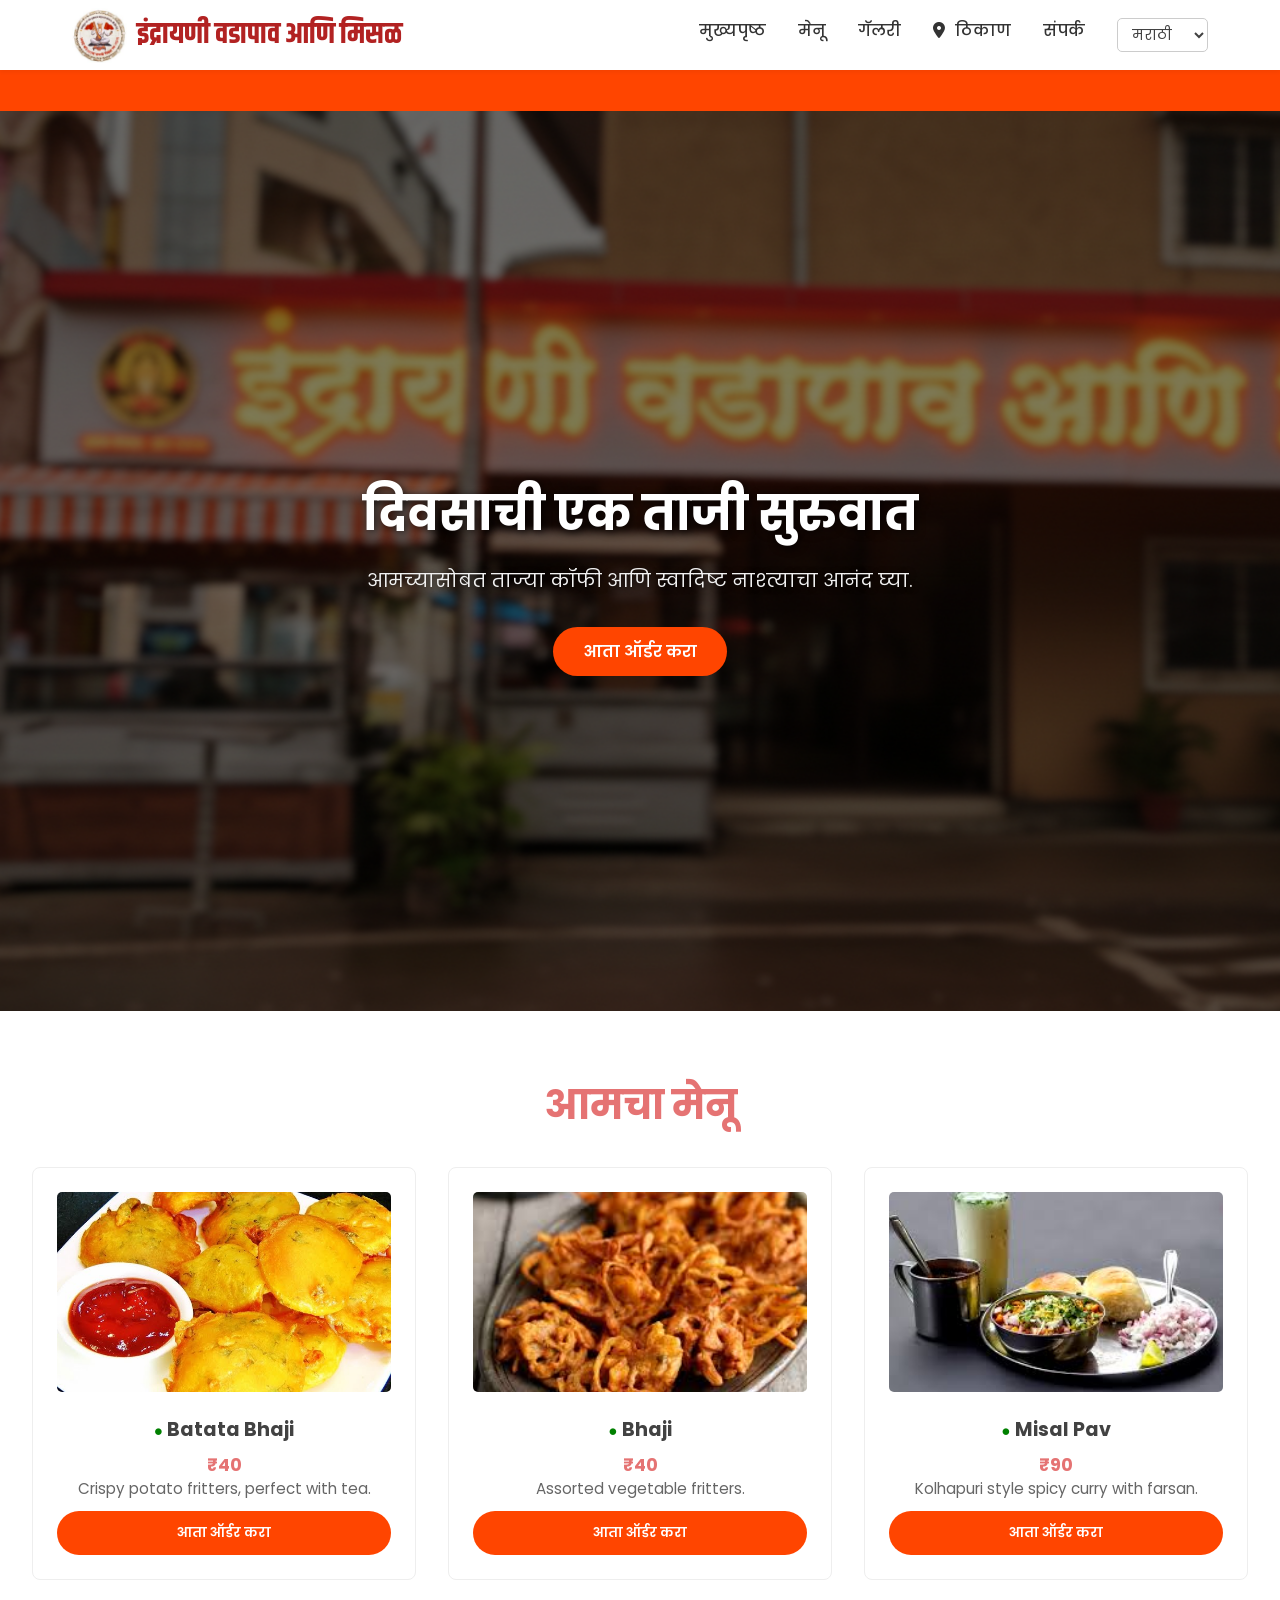
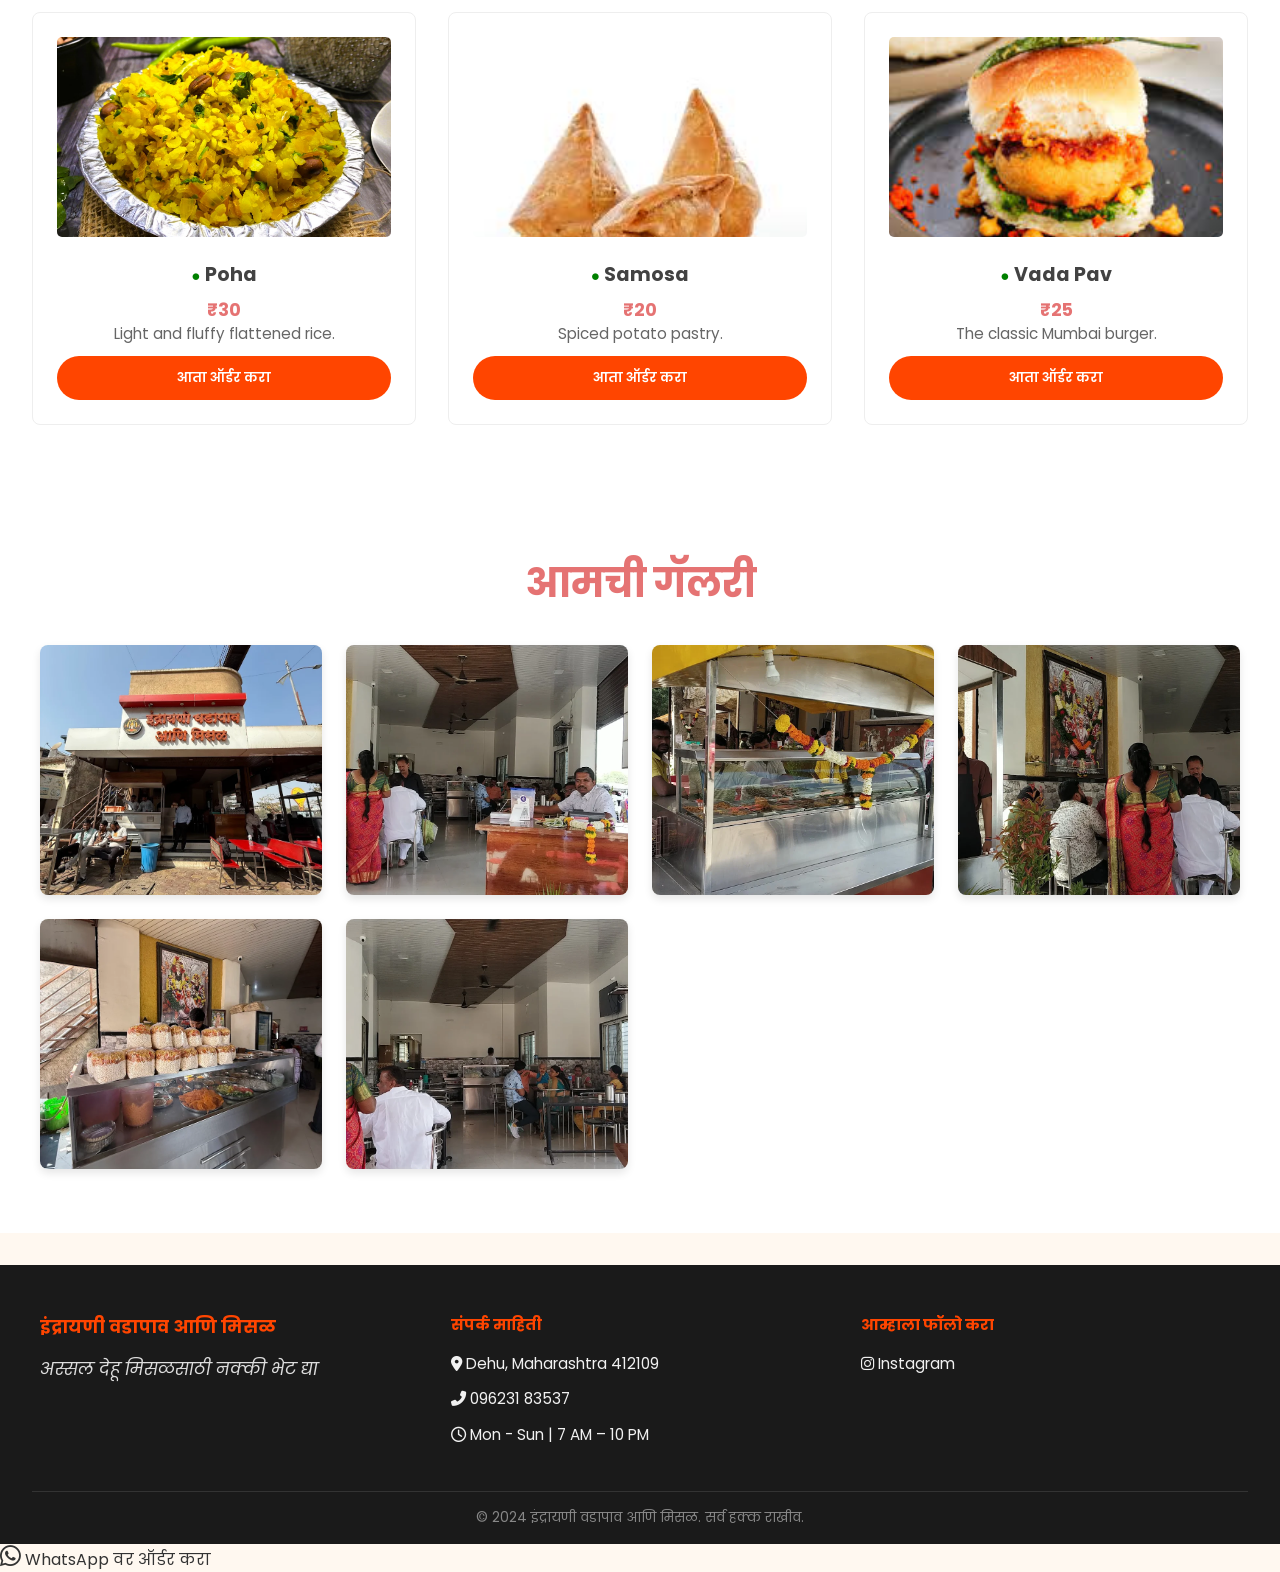
==== html.html @ 56738c75 "Initial commit for Indrayani project" ====
<!DOCTYPE html>
<html lang="hi">
<head>
    <meta charset="UTF-8">
    <meta name="viewport" content="width=device-width, initial-scale=1.0">
    <title>Indrayani Vadapav ani Misal - Authentic Dehu Misal & Vadapav</title>
    
    <!-- SEO के लिए मेटा विवरण -->
    <meta name="description" content="Indrayani Vadapav ani Misal में आपका स्वागत है, Dehu का सबसे अच्छा Misal और Vadapav स्पॉट।">

    <!-- Favicon (Browser Tab Icon) -->
    <link rel="icon" type="image/jpg" href="images/samosa.jpg">

    <!-- Google Fonts (Poppins) -->
    <link rel="preconnect" href="https://fonts.googleapis.com">
    <link rel="preconnect" href="https://fonts.gstatic.com" crossorigin>
    <link href="https://fonts.googleapis.com/css2?family=Khand:wght@600;700&family=Poppins:wght@400;500;700&display=swap" rel="stylesheet">

    <!-- FontAwesome Icons CDN -->
    <link rel="stylesheet" href="https://cdnjs.cloudflare.com/ajax/libs/font-awesome/6.5.1/css/all.min.css" integrity="sha512-DTOQO9RWCH3ppGqcWaEA1BIZOC6xxalwEsw9c2QQeAIftl+Vegovlnee1c9QX4TctnWMn13TZye+giMm8e2LwA==" crossorigin="anonymous" referrerpolicy="no-referrer" />

    <!-- External CSS File -->
    <link rel="stylesheet" href="style.css">
</head>
<body>

    <header class="header">
        <nav class="navbar">
            <!-- Logo -->
            <a href="index.html" class="logo">
                <img src="images/maha.jpg" alt="इंद्रायणी वडापाव आणि मिसळ Logo">
                <span>इंद्रायणी वडापाव आणि मिसळ</span>
            </a>

            <!-- Navigation Links -->
            <ul class="nav-links" id="nav-links">
                <li><a href="#home"><span data-i18n="home">Home</span></a></li>
                <li><a href="#menu"><span data-i18n="menu">Menu</span></a></li>
                <li><a href="#gallery"><span data-i18n="gallery">Gallery</span></a></li>
                <li><a href="https://maps.app.goo.gl/Uf37W1vmxum3vepm6" target="_blank"><i class="fas fa-map-marker-alt"></i> <span data-i18n="location">Location</span></a></li>
                <li><a href="#contact"><span data-i18n="contact">Contact</span></a></li>
                <li>
                    <select id="language-selector" onchange="changeLanguage(this.value)">
                        <option value="en">English</option>
                        <option value="mr" selected>मराठी</option>
                        <option value="hi">हिंदी</option>
                    </select>
                </li>
            </ul>

            <!-- Mobile Menu Toggle Button (Hamburger Icon) -->
            <button class="nav-toggle" id="nav-toggle">
                <i class="fas fa-bars"></i>
            </button>
        </nav>
    </header>

    <main>
        <!-- Announcement Bar -->
        <div class="announcement-bar">
            <div class="marquee-text">आमच्याकडून ३ किमी पर्यंत होम डिलिव्हरी मिळेल!</div>
        </div>

        <!-- पेज का मुख्य कंटेंट यहाँ आएगा -->
        <section id="hero">
            <div class="hero-content">
                <h1 data-i18n="heroTitle">A Fresh Start to the Day</h1>
                <p data-i18n="heroDesc">Enjoy freshly made coffee and delicious breakfast with us.</p>
                <a href="#menu" class="cta-button" data-i18n="orderNow">Order Now</a>
            </div>
        </section>

        <!-- Menu Section -->
        <section id="menu" class="menu-section">
            <h2 class="section-title" data-i18n="ourMenu">Our Menu</h2>
            
            <div class="menu-grid" id="dynamic-menu-grid">
                <!-- Menu items will be loaded here from Admin Panel data -->
            </div>
        </section>

        <!-- Gallery Section -->
        <section id="gallery" class="gallery-section">
            <h2 class="section-title" data-i18n="ourGallery">Our Gallery</h2>
            <div class="gallery-grid">
                <div class="gallery-item">
                    <img src="images/1.png" alt="Gallery Image 1" onclick="openLightbox(this.src)">
                </div>
                <div class="gallery-item">
                    <img src="images/2.png" alt="Gallery Image 2" onclick="openLightbox(this.src)">
                </div>
                <div class="gallery-item">
                    <img src="images/3.png" alt="Gallery Image 3" onclick="openLightbox(this.src)">
                </div>
                <div class="gallery-item">
                    <img src="images/4.png" alt="Gallery Image 4" onclick="openLightbox(this.src)">
                </div>
                <div class="gallery-item">
                    <img src="images/5.png" alt="Gallery Image 5" onclick="openLightbox(this.src)">
                </div>
                <div class="gallery-item">
                    <img src="images/6.png" alt="Gallery Image 6" onclick="openLightbox(this.src)">
                </div>
            </div>
        </section>

    </main>

    <!-- Lightbox Structure -->
    <div id="lightbox" class="lightbox-container" onclick="closeLightbox()">
        <span class="lightbox-close" onclick="closeLightbox()">&times;</span>
        <img class="lightbox-content" id="lightbox-img">
    </div>

    <footer id="contact" class="footer">
        <div class="footer-container">
            <div class="footer-column">
                <h3 data-i18n="brandName">Indrayani Vadapav ani Misal</h3>
                <p class="visit-us" data-i18n="visitUs">Visit Us for Authentic Dehu Misal</p>
            </div>
            <div class="footer-column">
                <h4 data-i18n="contactInfo">Contact Info</h4>
                <p><i class="fas fa-map-marker-alt"></i> <a href="https://maps.app.goo.gl/Uf37W1vmxum3vepm6" target="_blank">Dehu, Maharashtra 412109</a></p>
                <p><i class="fas fa-phone-alt"></i> <a href="tel:09623183537">096231 83537</a></p>
                <p><i class="far fa-clock"></i> Mon - Sun | 7 AM – 10 PM</p>
            </div>
            <div class="footer-column">
                <h4 data-i18n="followUs">Follow Us</h4>
                <a href="https://www.instagram.com/indrayani_wadapav_ani_misal/" target="_blank" class="social-link"><i class="fab fa-instagram"></i> Instagram</a>
            </div>
        </div>
        <div class="copyright">
            <p data-i18n="rights">&copy; 2024 Indrayani Vadapav ani Misal. All Rights Reserved.</p>
        </div>
    </footer>

    <!-- WhatsApp Floating Button -->
    <a href="javascript:void(0)" id="whatsapp-float-btn" class="whatsapp-float">
        <i class="fab fa-whatsapp"></i> <span data-i18n="whatsappOrder">Order on WhatsApp</span>
    </a>

    <!-- JavaScript for Mobile Menu -->
    <script>
        const navToggle = document.getElementById('nav-toggle');
        const navLinks = document.getElementById('nav-links');

        navToggle.addEventListener('click', () => {
            navLinks.classList.toggle('active');
        });

        // Language Translation Script
        const translations = {
            en: {
                home: "Home",
                menu: "Menu",
                gallery: "Gallery",
                location: "Location",
                contact: "Contact",
                heroTitle: "A Fresh Start to the Day",
                heroDesc: "Enjoy freshly made coffee and delicious breakfast with us.",
                orderNow: "Order Now",
                todaysSpecial: "Today's Special",
                spicyMisal: "Spicy Misal Pav",
                misalDesc: "Kolhapuri style spicy curry with farsan and pav.",
                mumbaiVada: "Mumbai Vada Pav",
                vadaDesc: "The classic Mumbai burger with spicy chutney.",
                ourMenu: "Our Menu",
                ourGallery: "Our Gallery",
                brandName: "Indrayani Vadapav ani Misal",
                visitUs: "Visit Us for Authentic Dehu Misal",
                contactInfo: "Contact Info",
                followUs: "Follow Us",
                rights: "© 2024 Indrayani Vadapav ani Misal. All Rights Reserved.",
                order_prompt: "Enter quantity for {itemName}:",
                invalid_quantity: "Invalid quantity. Please enter a number greater than 0.",
                i_want_to_order: "Hello, I would like to order:",
                whatsappOrder: "Order on WhatsApp",
                whatsapp_inquiry: "Hello, I would like to inquire about an order.",
                restaurant_reply: "This is an auto-generated message. We will confirm your order shortly.",
                outside_delivery_area: "Sorry, we only deliver within a 3km radius. Your location is too far.",
                location_unavailable: "Could not get your location. Please enable location services in your browser/phone settings and try again.",
                deliveryCharge: "Delivery Charge",
                total: "Total"
            },
            hi: {
                home: "होम",
                menu: "मेनू",
                gallery: "गैलरी",
                location: "लोकेशन",
                contact: "संपर्क",
                heroTitle: "दिन की एक ताज़ा शुरुआत",
                heroDesc: "हमारे साथ ताज़ी बनी कॉफ़ी और स्वादिष्ट नाश्ते का आनंद लें।",
                orderNow: "अभी ऑर्डर करें",
                todaysSpecial: "आज की खास पेशकश",
                spicyMisal: "स्पाइसी मिसल पाव",
                misalDesc: "कोल्हापुरी स्टाइल तीखी तरी, फरसाण और पाव के साथ।",
                mumbaiVada: "मुंबई वडा पाव",
                vadaDesc: "तीखी चटनी के साथ क्लासिक मुंबई बर्गर।",
                ourMenu: "हमारा मेनू",
                ourGallery: "हमारी गैलरी",
                brandName: "इंद्रायणी वडापाव आणि मिसळ",
                visitUs: "असली देहू मिसल का स्वाद लें",
                contactInfo: "संपर्क जानकारी",
                followUs: "हमें फॉलो करें",
                rights: "© 2024 इंद्रायणी वडापाव आणि मिसळ. सर्वाधिकार सुरक्षित।",
                order_prompt: "{itemName} के लिए मात्रा दर्ज करें:",
                invalid_quantity: "अमान्य मात्रा। कृपया 0 से बड़ी संख्या दर्ज करें।",
                i_want_to_order: "नमस्ते, मैं यह ऑर्डर करना चाहता हूँ:",
                whatsappOrder: "WhatsApp पर ऑर्डर करें",
                whatsapp_inquiry: "नमस्ते, मैं एक ऑर्डर के बारे में पूछताछ करना चाहता हूं।",
                restaurant_reply: "यह एक स्वचालित संदेश है। हम जल्द ही आपके ऑर्डर की पुष्टि करेंगे।",
                outside_delivery_area: "माफ़ करें, हम केवल 3 किमी के दायरे में डिलीवरी करते हैं। आपका स्थान बहुत दूर है।",
                location_unavailable: "आपका स्थान प्राप्त नहीं हो सका। कृपया अपने ब्राउज़र/फ़ोन सेटिंग्स में स्थान सेवाएं सक्षम करें और पुनः प्रयास करें।",
                deliveryCharge: "डिलीवरी चार्ज",
                total: "कुल"
            },
            mr: {
                home: "मुख्यपृष्ठ",
                menu: "मेनू",
                gallery: "गॅलरी",
                location: "ठिकाण",
                contact: "संपर्क",
                heroTitle: "दिवसाची एक ताजी सुरुवात",
                heroDesc: "आमच्यासोबत ताज्या कॉफी आणि स्वादिष्ट नाश्त्याचा आनंद घ्या.",
                orderNow: "आता ऑर्डर करा",
                todaysSpecial: "आजचे विशेष",
                spicyMisal: "झणझणीत मिसळ पाव",
                misalDesc: "कोल्हापुरी स्टाईल रस्सा, फरसाण आणि पाव सोबत.",
                mumbaiVada: "मुंबई वडापाव",
                vadaDesc: "तिखट चटणीसोबत क्लासिक मुंबई वडापाव.",
                ourMenu: "आमचा मेनू",
                ourGallery: "आमची गॅलरी",
                brandName: "इंद्रायणी वडापाव आणि मिसळ",
                visitUs: "अस्सल देहू मिसळसाठी नक्की भेट द्या",
                contactInfo: "संपर्क माहिती",
                followUs: "आम्हाला फॉलो करा",
                rights: "© 2024 इंद्रायणी वडापाव आणि मिसळ. सर्व हक्क राखीव.",
                order_prompt: "{itemName} साठी संख्या प्रविष्ट करा:",
                invalid_quantity: "अवैध प्रमाण. कृपया ० पेक्षा मोठी संख्या प्रविष्ट करा.",
                i_want_to_order: "नमस्कार, मला ही ऑर्डर करायची आहे:",
                whatsappOrder: "WhatsApp वर ऑर्डर करा",
                whatsapp_inquiry: "नमस्कार, मला ऑर्डरबद्दल चौकशी करायची आहे.",
                restaurant_reply: "हा एक स्वयंचलित संदेश आहे. आम्ही लवकरच तुमच्या ऑर्डरची पुष्टी करू.",
                outside_delivery_area: "क्षमस्व, आम्ही फक्त ३ किमीच्या त्रिज्येत डिलिव्हरी करतो. तुमचे स्थान खूप लांब आहे.",
                location_unavailable: "तुमचे स्थान मिळू शकले नाही. कृपया तुमच्या ब्राउझर/फोन सेटिंग्जमध्ये स्थान सेवा सक्षम करा आणि पुन्हा प्रयत्न करा.",
                deliveryCharge: "डिलिव्हरी चार्ज",
                total: "एकूण"
            }
        };

        // Initialize default language on page load
        changeLanguage('mr');

        function changeLanguage(lang) {
            document.querySelectorAll('[data-i18n]').forEach(element => {
                const key = element.getAttribute('data-i18n');
                if (translations[lang] && translations[lang][key]) {
                    element.textContent = translations[lang][key];
                }
            });
        }

        // --- Dynamic Menu Logic (Loaded from Admin Panel) ---
        const defaultMenu = [
            { name: "Batata Bhaji", price: 40, image: "images/batata-bhaji.jpg", desc: "Crispy potato fritters, perfect with tea.", veg: true },
            { name: "Bhaji", price: 40, image: "images/bhaji.jpg", desc: "Assorted vegetable fritters.", veg: true },
            { name: "Misal Pav", price: 90, image: "images/misal-pav.jpg", desc: "Kolhapuri style spicy curry with farsan.", veg: true },
            { name: "Poha", price: 30, image: "images/poha.jpg", desc: "Light and fluffy flattened rice.", veg: true },
            { name: "Samosa", price: 20, image: "images/samosa.jpg", desc: "Spiced potato pastry.", veg: true },
            { name: "Vada Pav", price: 25, image: "images/vada-pav.jpg", desc: "The classic Mumbai burger.", veg: true }
        ];

        const menuData = JSON.parse(localStorage.getItem('menuData')) || defaultMenu;
        const menuContainer = document.getElementById('dynamic-menu-grid');

        menuData.forEach(item => {
            const vegIcon = item.veg ? '<span class="veg-icon" style="color:green">●</span>' : '<span class="veg-icon" style="color:red">●</span>';
            const cardHtml = `
                <div class="menu-card">
                    <img src="${item.image}" alt="${item.name}" onerror="this.src='https://placehold.co/600x400?text=No+Image'">
                    <h4>${vegIcon} <span>${item.name}</span></h4>
                    <span class="price">₹${item.price}</span>
                    <p class="description">${item.desc}</p>
                    <button class="cta-button" style="width:100%; text-align:center; margin-top:10px;" onclick="orderItem('${item.name}', ${item.price})">${translations['mr'].orderNow}</button>
                </div>
            `;
            menuContainer.innerHTML += cardHtml;
        });

        function orderItem(itemName, price) {
            const lang = document.getElementById('language-selector').value || 'en';

            if (navigator.geolocation) {
                navigator.geolocation.getCurrentPosition(
                    (position) => { // Success
                        const userLat = position.coords.latitude;
                        const userLon = position.coords.longitude;
                        const restaurantLat = 18.7191; // Dehu, Maharashtra
                        const restaurantLon = 73.7645;

                        const distance = calculateDistance(userLat, userLon, restaurantLat, restaurantLon);

                        if (distance <= 3) {
                            proceedWithOrder(itemName, price, lang);
                        } else {
                            alert(translations[lang].outside_delivery_area);
                        }
                    },
                    () => { // Error
                        alert(translations[lang].location_unavailable);
                    }
                );
            } else {
                alert("Geolocation is not supported by this browser.");
            }
        }

        function proceedWithOrder(itemName, price, lang) {
            const promptText = translations[lang].order_prompt.replace('{itemName}', itemName); // itemName is now direct string
            const quantity = prompt(promptText, "1");

            if (quantity && !isNaN(quantity) && quantity > 0) {
                const qty = parseInt(quantity);
                const deliveryCharge = 30; // ₹30 डिलीवरी चार्ज
                const itemTotal = qty * price;
                const grandTotal = itemTotal + deliveryCharge;
                const orderMessage = `${translations[lang].i_want_to_order}\n- ${qty} x ${itemName} (₹${itemTotal})\n- ${translations[lang].deliveryCharge}: ₹${deliveryCharge}\n- ${translations[lang].total}: ₹${grandTotal}`;
                const restaurantReply = translations[lang].restaurant_reply;
                const finalMessage = `${orderMessage}\n\n${restaurantReply}`;
                const whatsappNumber = "919623183537";
                const url = `https://wa.me/${whatsappNumber}?text=${encodeURIComponent(finalMessage)}`;
                window.open(url, '_blank');
            } else if (quantity !== null) {
                alert(translations[lang].invalid_quantity);
            }
        }

        function calculateDistance(lat1, lon1, lat2, lon2) {
            const R = 6371; // Radius of the earth in km
            const dLat = (lat2 - lat1) * Math.PI / 180;
            const dLon = (lon2 - lon1) * Math.PI / 180;
            const a = 0.5 - Math.cos(dLat)/2 + Math.cos(lat1 * Math.PI / 180) * Math.cos(lat2 * Math.PI / 180) * (1 - Math.cos(dLon)) / 2;
            return R * 2 * Math.asin(Math.sqrt(a));
        }

        // Floating WhatsApp button for general inquiry
        document.getElementById('whatsapp-float-btn').addEventListener('click', function() {
            const lang = document.getElementById('language-selector').value || 'en';
            const message = translations[lang].whatsapp_inquiry;
            const whatsappNumber = "919623183537";
            const url = `https://wa.me/${whatsappNumber}?text=${encodeURIComponent(message)}`;
            window.open(url, '_blank');
        });

        // Lightbox Functions
        const lightbox = document.getElementById('lightbox');
        const lightboxImg = document.getElementById('lightbox-img');

        function openLightbox(src) {
            lightbox.style.display = 'flex';
            lightboxImg.src = src;
        }

        function closeLightbox() {
            lightbox.style.display = 'none';
            lightboxImg.src = '';
        }

    </script>

</body>
</html>
---- style.css ----
/* --- CSS Variables (Root) --- */
:root {
    --primary-font: 'Poppins', sans-serif;
    --primary-color: #E57373; /* एक वार्म, आकर्षक लाल रंग */
    --secondary-color: #424242; /* गहरा ग्रे */
    --background-color: #FFF8F0; /* हल्का क्रीम */
    --text-color: #333;
    --header-height: 70px;
}

/* --- Basic Reset & Body Styles --- */
* {
    margin: 0;
    padding: 0;
    box-sizing: border-box;
    scroll-behavior: smooth; /* Smooth scrolling for anchor links */
}

body {
    font-family: var(--primary-font);
    background-color: var(--background-color);
    color: var(--text-color);
}

/* इमेज लोड न होने पर लेआउट न बिगड़े */
img {
    background-color: #eee; /* हल्का ग्रे रंग */
    object-fit: cover;
}

a {
    text-decoration: none;
    color: inherit;
}

ul {
    list-style: none;
}

/* --- Header & Navigation Bar --- */
.header {
    background-color: #ffffff;
    box-shadow: 0 2px 4px rgba(0, 0, 0, 0.05);
    height: var(--header-height);
    position: fixed;
    width: 100%;
    top: 0;
    left: 0;
    z-index: 100;
}

.navbar {
    max-width: 1200px;
    margin: 0 auto;
    padding: 0 2rem;
    height: 100%;
    display: flex;
    justify-content: space-between;
    align-items: center;
}

.logo {
    font-family: 'Khand', sans-serif; /* मराठी के लिए बोल्ड फॉन्ट */
    font-size: 1.8rem;
    font-weight: 700;
    color: #b22222; /* गहरा लाल रंग */
    display: flex;
    align-items: center;
    gap: 10px;
}

.logo img {
    height: 55px; /* हेडर में फिट होने के लिए साइज */
    width: auto;
    vertical-align: middle; /* इमेज को सही से अलाइन करने के लिए */
}

.nav-links {
    display: flex;
    gap: 2rem;
}

.nav-links a {
    font-weight: 500;
    transition: color 0.3s ease;
}

.nav-links a i {
    margin-right: 6px; /* आइकन और टेक्स्ट के बीच थोड़ी जगह */
}

.nav-links a:hover {
    color: var(--primary-color);
}

/* Language Selector */
#language-selector {
    padding: 5px 10px;
    border-radius: 5px;
    border: 1px solid #ccc;
    background-color: white;
    font-family: var(--primary-font);
    cursor: pointer;
    font-size: 0.9rem;
    color: var(--secondary-color);
}

#language-selector:focus {
    outline: none;
    border-color: var(--primary-color);
}

.nav-toggle {
    display: none; /* डेस्कटॉप पर छिपा हुआ */
    font-size: 1.5rem;
    background: none;
    border: none;
    cursor: pointer;
    color: var(--secondary-color);
}

/* --- Announcement Bar --- */
.announcement-bar {
    background-color: #FF4500; /* Orange Background */
    color: white;
    padding: 8px 0;
    overflow: hidden;
    white-space: nowrap;
    margin-top: var(--header-height); /* Fixed Header के नीचे जगह बनाने के लिए */
    font-weight: 600;
    font-size: 1rem;
}

.marquee-text {
    display: inline-block;
    padding-left: 100%;
    animation: marquee 15s linear infinite;
}

@keyframes marquee {
    0% { transform: translateX(0); }
    100% { transform: translateX(-100%); }
}

/* --- Hero Section Example --- */
#hero {
    display: flex;
    justify-content: center; /* टेक्स्ट को बीच में लाने के लिए */
    align-items: center;
    text-align: center; /* टेक्स्ट को बीच में लाने के लिए */
    min-height: 100vh;
    padding-top: 2rem; /* पैडिंग कम की क्योंकि अब ऊपर Announcement Bar है */
    padding-left: 5%;
    padding-right: 5%;
    color: #FFFFFF; /* White Text for dark background */
    gap: 2rem;
    position: relative; /* Overlay के लिए ज़रूरी */
    background-image: url('images/indra.png');
    background-size: cover;
    background-position: center;
}

/* हीरो सेक्शन पर ओवरले ताकि टेक्स्ट साफ़ दिखे */
#hero::before {
    content: '';
    position: absolute;
    top: 0;
    left: 0;
    width: 100%;
    height: 100%;
    background-color: rgba(0, 0, 0, 0.5); /* गहरा ओवरले ताकि इमेज साफ़ दिखे */
    z-index: 0;
}

#hero h1 {
    font-size: 3rem;
    margin-bottom: 1rem;
    color: #FFFFFF;
    text-shadow: 2px 2px 8px rgba(0, 0, 0, 0.7); /* टेक्स्ट के पीछे छाया */
}

#hero p {
    font-size: 1.2rem;
    margin-bottom: 2rem;
    color: #f1f1f1; /* थोड़ा हल्का सफ़ेद */
    text-shadow: 1px 1px 6px rgba(0, 0, 0, 0.7); /* टेक्स्ट के पीछे छाया */
}

.hero-content {
    position: relative; /* ओवरले के ऊपर रखने के लिए */
    z-index: 1;
}

.cta-button {
    display: inline-block;
    background-color: #FF4500; /* Orange Button */
    color: white;
    padding: 12px 30px;
    border-radius: 50px;
    font-weight: 600;
    transition: background 0.3s ease;
    /* Resets for <button> elements */
    border: none;
    cursor: pointer;
    font-family: var(--primary-font);
}

.cta-button:hover {
    background-color: #e63900;
}

/* --- Footer --- */
.footer {
    background-color: #1a1a1a; /* Premium Dark Background */
    color: #f1f1f1;
    padding: 3rem 2rem 1rem;
    margin-top: 2rem;
    font-size: 0.95rem;
}

.footer-container {
    max-width: 1200px;
    margin: 0 auto;
    display: flex;
    flex-wrap: wrap;
    justify-content: space-between;
    gap: 2rem;
}

.footer-column {
    flex: 1;
    min-width: 250px;
}

.footer-column h3, .footer-column h4 {
    color: #FF4500; /* Orange accent matching the theme */
    margin-bottom: 1rem;
}

.visit-us {
    font-style: italic;
    font-size: 1.1rem;
    color: #ddd;
}

.footer-column p {
    margin-bottom: 0.8rem;
}

.footer-column a {
    transition: color 0.3s;
}

.footer-column a:hover {
    color: #FF4500;
}

.copyright {
    text-align: center;
    margin-top: 2rem;
    padding-top: 1rem;
    border-top: 1px solid #333;
    font-size: 0.85rem;
    color: #888;
}

/* --- Menu Section Styles --- */
.menu-section {
    padding: 4rem 2rem;
    background-color: #fff;
}

.section-title {
    text-align: center;
    font-size: 2.5rem;
    margin-bottom: 2rem;
    color: var(--primary-color);
    font-family: var(--primary-font);
}

.menu-category {
    max-width: 1200px;
    margin: 0 auto 3rem auto;
}

.menu-category h3 {
    font-size: 1.8rem;
    margin-bottom: 1.5rem;
    border-bottom: 2px solid var(--primary-color);
    display: inline-block;
    color: var(--secondary-color);
}

.menu-grid {
    display: grid;
    grid-template-columns: repeat(auto-fit, minmax(300px, 1fr));
    gap: 2rem;
}

.menu-card {
    background: #fff;
    border: 1px solid #eee;
    border-radius: 8px;
    padding: 1.5rem;
    transition: transform 0.3s ease, box-shadow 0.3s ease;
    text-align: center; /* Center align text in the card */
}

/* Hover Effect: Shadow and slight lift */
.menu-card:hover {
    transform: translateY(-5px);
    box-shadow: 0 10px 20px rgba(0,0,0,0.1);
}

/* मेनू कार्ड की इमेज का साइज फिक्स करें */
.menu-card img {
    width: 100%;
    height: 200px; /* फिक्स हाइट ताकि सब बराबर दिखें */
    object-fit: cover;
    border-radius: 5px;
    margin-bottom: 1rem; /* Space between image and text */
}

.card-header {
    display: flex;
    justify-content: space-between;
    align-items: center;
    text-align: left; /* Keep header text left-aligned */
}

.menu-card h4 {
    font-size: 1.2rem;
    color: var(--secondary-color);
    margin-bottom: 0.5rem; /* Space between title and price/description */
}

.card-header h4 {
    margin-bottom: 0;
}

.veg-icon {
    color: #4CAF50; /* Green color for veg icon */
    font-size: 0.8em;
    vertical-align: middle;
}

.price {
    font-weight: 700;
    color: var(--primary-color);
    font-size: 1.1rem;
}

.description {
    color: #666;
    font-size: 0.95rem;
    line-height: 1.5;
}

/* --- Gallery Section --- */
.gallery-section {
    padding: 4rem 2rem;
    background-color: #fff; /* Matches menu background */
}

.gallery-grid {
    display: grid;
    grid-template-columns: repeat(auto-fit, minmax(280px, 1fr));
    gap: 1.5rem;
    max-width: 1200px;
    margin: 0 auto;
}

.gallery-item {
    overflow: hidden; /* Zoom effect ke liye zaroori */
    border-radius: 8px;
    box-shadow: 0 4px 8px rgba(0,0,0,0.1);
    position: relative;
    cursor: pointer;
}

.gallery-item img {
    width: 100%;
    height: 250px; /* Sabhi images ke liye ek fix height */
    object-fit: cover; /* Image ko crop karke fit karega */
    display: block;
    transition: transform 0.4s ease;
}

/* Hover par zoom effect */
.gallery-item:hover img {
    transform: scale(1.1);
}

/* --- Lightbox Styles --- */
.lightbox-container {
    display: none; /* Hidden by default */
    position: fixed;
    z-index: 2000;
    left: 0;
    top: 0;
    width: 100%;
    height: 100%;
    background-color: rgba(0, 0, 0, 0.9);
    justify-content: center;
    align-items: center;
}

.lightbox-content {
    max-width: 90%;
    max-height: 90%;
    object-fit: contain;
}

.lightbox-close {
    position: absolute;
    top: 20px;
    right: 35px;
    color: #f1f1f1;
    font-size: 40px;
    font-weight: bold;
    transition: 0.3s;
    cursor: pointer;
}

/* --- Responsive Design (Media Query for Mobile) --- */
@media (max-width: 768px) {
    .logo {
        font-size: 1.2rem; /* मोबाइल पर नाम थोड़ा छोटा */
    }

    .logo img {
        height: 40px; /* मोबाइल पर लोगो थोड़ा छोटा */
    }

    /* नेविगेशन बार (Hamburger Menu) */
    .nav-links {
        position: absolute;
        top: var(--header-height);
        left: 0;
        width: 100%;
        background-color: white;
        flex-direction: column;
        align-items: center;
        padding: 1rem 0;
        transform: translateY(-150%); /* डिफ़ॉल्ट रूप से ऊपर छिपा हुआ */
        transition: transform 0.3s ease-in-out;
        box-shadow: 0 5px 10px rgba(0, 0, 0, 0.1);
    }

    .nav-links.active {
        transform: translateY(0); /* क्लिक करने पर नीचे आएगा */
    }

    .nav-links li {
        padding: 1rem 0;
        width: 100%;
        text-align: center;
    }

    .nav-toggle {
        display: block; /* हैमबर्गर आइकन दिखाएं */
    }
    
    /* Hero Section Mobile Adjustment */
    #hero {
        flex-direction: column-reverse; /* Image on top, text below (or vice versa) */
        text-align: center;
        padding: 100px 20px 50px 20px;
        height: auto;
    }

    /* मेनू कार्ड्स (एक के नीचे एक) */
    .menu-grid {
        grid-template-columns: 1fr; /* सिंगल कॉलम लेआउट */
    }

    .menu-section {
        padding: 2rem 1rem; /* मोबाइल पर पैडिंग कम करें */
    }
    
    .navbar {
        padding: 0 1rem;
    }
}

/* --- Admin Panel Styles --- */
.admin-body {
    background-color: #f4f4f4;
    min-height: 100vh;
}

.admin-wrapper {
    display: flex;
    width: 100%;
}

/* Sidebar */
.sidebar {
    width: 250px;
    background-color: #333; /* Dark Grey */
    color: white;
    display: flex;
    flex-direction: column;
    position: fixed;
    height: 100%;
    transition: 0.3s;
    z-index: 1000;
}

.sidebar-brand {
    font-size: 1.4rem;
    font-weight: bold;
    padding: 20px;
    background-color: #222;
    color: #FF4500;
    text-align: center;
    font-family: 'Khand', sans-serif;
}

.sidebar-menu {
    list-style: none;
    padding: 0;
}

.sidebar-menu li a {
    display: block;
    padding: 15px 20px;
    color: #ccc;
    text-decoration: none;
    border-bottom: 1px solid #444;
    transition: 0.3s;
}

.sidebar-menu li a:hover, .sidebar-menu li a.active {
    background-color: #FF4500;
    color: white;
}

.sidebar-menu i {
    margin-right: 10px;
    width: 20px;
    text-align: center;
}

/* Main Content */
.main-content {
    flex: 1;
    margin-left: 250px;
    transition: 0.3s;
}

.top-header {
    background-color: #fff;
    padding: 15px 20px;
    box-shadow: 0 2px 5px rgba(0,0,0,0.1);
    display: flex;
    align-items: center;
    justify-content: space-between;
    position: sticky;
    top: 0;
    z-index: 900;
}

.header-title {
    font-family: 'Khand', sans-serif;
    font-size: 1.5rem;
    color: #333;
    margin: 0;
}

.mobile-toggle {
    display: none;
    background: none;
    border: none;
    font-size: 1.5rem;
    cursor: pointer;
    margin-right: 15px;
    color: #333;
}

.dashboard-container {
    padding: 20px;
}

/* Stats Cards */
.stats-grid {
    display: grid;
    grid-template-columns: repeat(auto-fit, minmax(200px, 1fr));
    gap: 20px;
    margin-bottom: 20px;
}

.stat-card {
    background: white;
    padding: 20px;
    border-radius: 8px;
    box-shadow: 0 2px 5px rgba(0,0,0,0.05);
    display: flex;
    align-items: center;
    border-left: 4px solid #FF4500;
}

.stat-icon {
    font-size: 2rem;
    color: #FF4500;
    margin-right: 15px;
}

.stat-info h3 {
    font-size: 0.9rem;
    color: #777;
    margin-bottom: 5px;
}

.stat-info p {
    font-size: 1.2rem;
    font-weight: bold;
    color: #333;
}

/* Admin Card & Table */
.admin-card {
    background: white;
    padding: 25px;
    border-radius: 10px;
    box-shadow: 0 4px 10px rgba(0,0,0,0.05);
}

.admin-table {
    width: 100%;
    border-collapse: collapse;
    margin-bottom: 20px;
}

.admin-table th, .admin-table td {
    padding: 12px 15px;
    text-align: left;
    border-bottom: 1px solid #eee;
}

.admin-table th {
    background-color: #f8f9fa;
    color: #555;
    font-weight: 600;
}

.price-input {
    width: 100%;
    padding: 8px;
    border: 1px solid #ddd;
    border-radius: 4px;
}

.save-btn {
    width: 100%;
    padding: 15px;
    font-size: 1.1rem;
    border-radius: 50px;
}

/* Login Card */
.login-card {
    max-width: 400px;
    margin: 100px auto;
    background: white;
    padding: 30px;
    border-radius: 10px;
    box-shadow: 0 4px 15px rgba(0,0,0,0.1);
    text-align: center;
}

.admin-input {
    width: 100%;
    padding: 12px;
    margin: 15px 0;
    border: 1px solid #ddd;
    border-radius: 5px;
}

/* Responsive */
@media (max-width: 768px) {
    .sidebar {
        transform: translateX(-250px);
    }
    .sidebar.active {
        transform: translateX(0);
    }
    .main-content {
        margin-left: 0;
    }
    .mobile-toggle {
        display: block;
    }
}

/* --- Full-Featured Admin Dashboard Styles --- */
.admin-body {
    background-color: #f4f6f9;
    display: flex;
    min-height: 100vh;
    font-family: 'Poppins', sans-serif;
    margin: 0; /* Reset body margin for admin page */
}

.sidebar {
    width: 260px;
    background-color: #1a1a1a; /* Dark Sidebar */
    color: #fff;
    display: flex;
    flex-direction: column;
    transition: transform 0.3s ease;
    position: fixed;
    height: 100%;
    z-index: 1000;
    left: 0;
    top: 0;
}

.sidebar-header {
    padding: 25px 20px;
    background-color: #b22222; /* Dark Red Brand Color */
    text-align: center;
    font-family: 'Khand', sans-serif;
    font-size: 1.6rem;
    font-weight: 700;
    letter-spacing: 1px;
}

.sidebar-menu {
    list-style: none;
    padding: 0;
    margin-top: 20px;
}

.sidebar-menu li a {
    display: flex;
    align-items: center;
    padding: 15px 25px;
    color: #ccc;
    text-decoration: none;
    transition: 0.3s;
    border-left: 4px solid transparent;
    font-size: 1rem;
}

.sidebar-menu li a:hover, .sidebar-menu li a.active {
    background-color: #333;
    color: #fff;
    border-left-color: #FF4500; /* Orange Accent */
}

.sidebar-menu li a i {
    margin-right: 15px;
    width: 20px;
    text-align: center;
    font-size: 1.1rem;
}

.main-content {
    flex: 1;
    margin-left: 260px; /* Width of sidebar */
    display: flex;
    flex-direction: column;
    transition: margin-left 0.3s ease;
    width: 100%;
}

.top-header {
    background-color: #fff;
    padding: 15px 30px;
    box-shadow: 0 2px 5px rgba(0,0,0,0.05);
    display: flex;
    justify-content: space-between;
    align-items: center;
    height: 70px;
}

.header-title {
    font-size: 1.5rem;
    font-weight: 600;
    color: #333;
    font-family: 'Khand', sans-serif;
}

.dashboard-container {
    padding: 30px;
}

/* Stats Cards */
.stats-grid {
    display: grid;
    grid-template-columns: repeat(auto-fit, minmax(240px, 1fr));
    gap: 20px;
    margin-bottom: 30px;
}

.stat-card {
    background: #fff;
    padding: 25px;
    border-radius: 10px;
    box-shadow: 0 2px 10px rgba(0,0,0,0.05);
    display: flex;
    justify-content: space-between;
    align-items: center;
    border-bottom: 4px solid #FF4500;
}

.stat-info h3 {
    font-size: 2rem;
    margin-bottom: 5px;
    color: #333;
    font-weight: 700;
}

.stat-info p {
    color: #777;
    font-size: 0.9rem;
    font-weight: 500;
}

.stat-icon {
    font-size: 2.5rem;
    color: #FF4500;
    opacity: 0.2;
}

/* Menu Table */
.table-container {
    background: #fff;
    padding: 25px;
    border-radius: 10px;
    box-shadow: 0 2px 10px rgba(0,0,0,0.05);
}

.table-header-row {
    display: flex;
    justify-content: space-between;
    align-items: center;
    margin-bottom: 20px;
}

.menu-table {
    width: 100%;
    border-collapse: collapse;
}

.menu-table th, .menu-table td {
    padding: 15px;
    text-align: left;
    border-bottom: 1px solid #eee;
}

.menu-table th {
    background-color: #f8f9fa;
    color: #555;
    font-weight: 600;
}

/* Mobile Responsive for Admin */
@media (max-width: 768px) {
    .sidebar {
        transform: translateX(-100%);
    }
    .sidebar.active {
        transform: translateX(0);
    }
    .main-content {
        margin-left: 0;
    }
}
}

/* --- WhatsApp Floating Button --- */
.whatsapp-float {
    position: fixed;
    bottom: 20px;
    right: 20px;
    background-color: #25d366;
    color: white;
    padding: 12px 24px;
    border-radius: 50px;
    font-weight: 600;
    box-shadow: 0 4px 10px rgba(0,0,0,0.2);
    z-index: 1000;
    display: flex;
    align-items: center;
    gap: 10px;
    transition: transform 0.3s ease, box-shadow 0.3s ease;
}

.whatsapp-float:hover {
    transform: translateY(-3px);
    box-shadow: 0 6px 15px rgba(0,0,0,0.3);
    background-color: #20bd5a;
}

.whatsapp-float i {
    font-size: 1.5rem;
}

/* --- Premium Login Page Styles --- */
.login-body {
    background-image: url('images/indra.png'); /* Restaurant Background */
    background-size: cover;
    background-position: center;
    height: 100vh;
    display: flex;
    justify-content: center;
    align-items: center;
    position: relative;
    margin: 0;
}

.login-body::before {
    content: '';
    position: absolute;
    top: 0; left: 0; right: 0; bottom: 0;
    background: rgba(0, 0, 0, 0.5); /* Dark Overlay */
    backdrop-filter: blur(8px); /* Blur Effect */
    z-index: 1;
}

.glass-card {
    background: rgba(255, 255, 255, 0.15); /* Translucent White */
    backdrop-filter: blur(12px);
    -webkit-backdrop-filter: blur(12px);
    border: 1px solid rgba(255, 255, 255, 0.3);
    padding: 40px;
    border-radius: 20px;
    width: 90%;
    max-width: 400px;
    text-align: center;
    position: relative;
    z-index: 2;
    box-shadow: 0 8px 32px 0 rgba(0, 0, 0, 0.37);
}

.login-logo {
    width: 90px;
    height: 90px;
    border-radius: 50%;
    object-fit: cover;
    margin-bottom: 15px;
    border: 3px solid white;
    box-shadow: 0 4px 10px rgba(0,0,0,0.2);
}

.login-title {
    color: white;
    font-family: 'Khand', sans-serif;
    font-size: 2.2rem;
    margin-bottom: 25px;
    text-shadow: 0 2px 4px rgba(0,0,0,0.5);
    line-height: 1.2;
}

.login-input {
    width: 100%;
    padding: 14px 20px;
    margin-bottom: 15px;
    border: none;
    border-radius: 50px;
    background: rgba(255, 255, 255, 0.9);
    font-size: 1rem;
    outline: none;
    transition: 0.3s;
    font-family: 'Poppins', sans-serif;
}

.login-input:focus {
    background: white;
    box-shadow: 0 0 15px rgba(255, 255, 255, 0.5);
    transform: scale(1.02);
}

.login-btn {
    width: 100%;
    padding: 14px;
    border: none;
    border-radius: 50px;
    background: #FF4500; /* Orange Brand Color */
    color: white;
    font-size: 1.1rem;
    font-weight: 600;
    cursor: pointer;
    transition: 0.3s;
    margin-top: 10px;
    box-shadow: 0 4px 15px rgba(255, 69, 0, 0.4);
}

.login-btn:hover {
    background: #ff5722;
    transform: translateY(-2px);
}
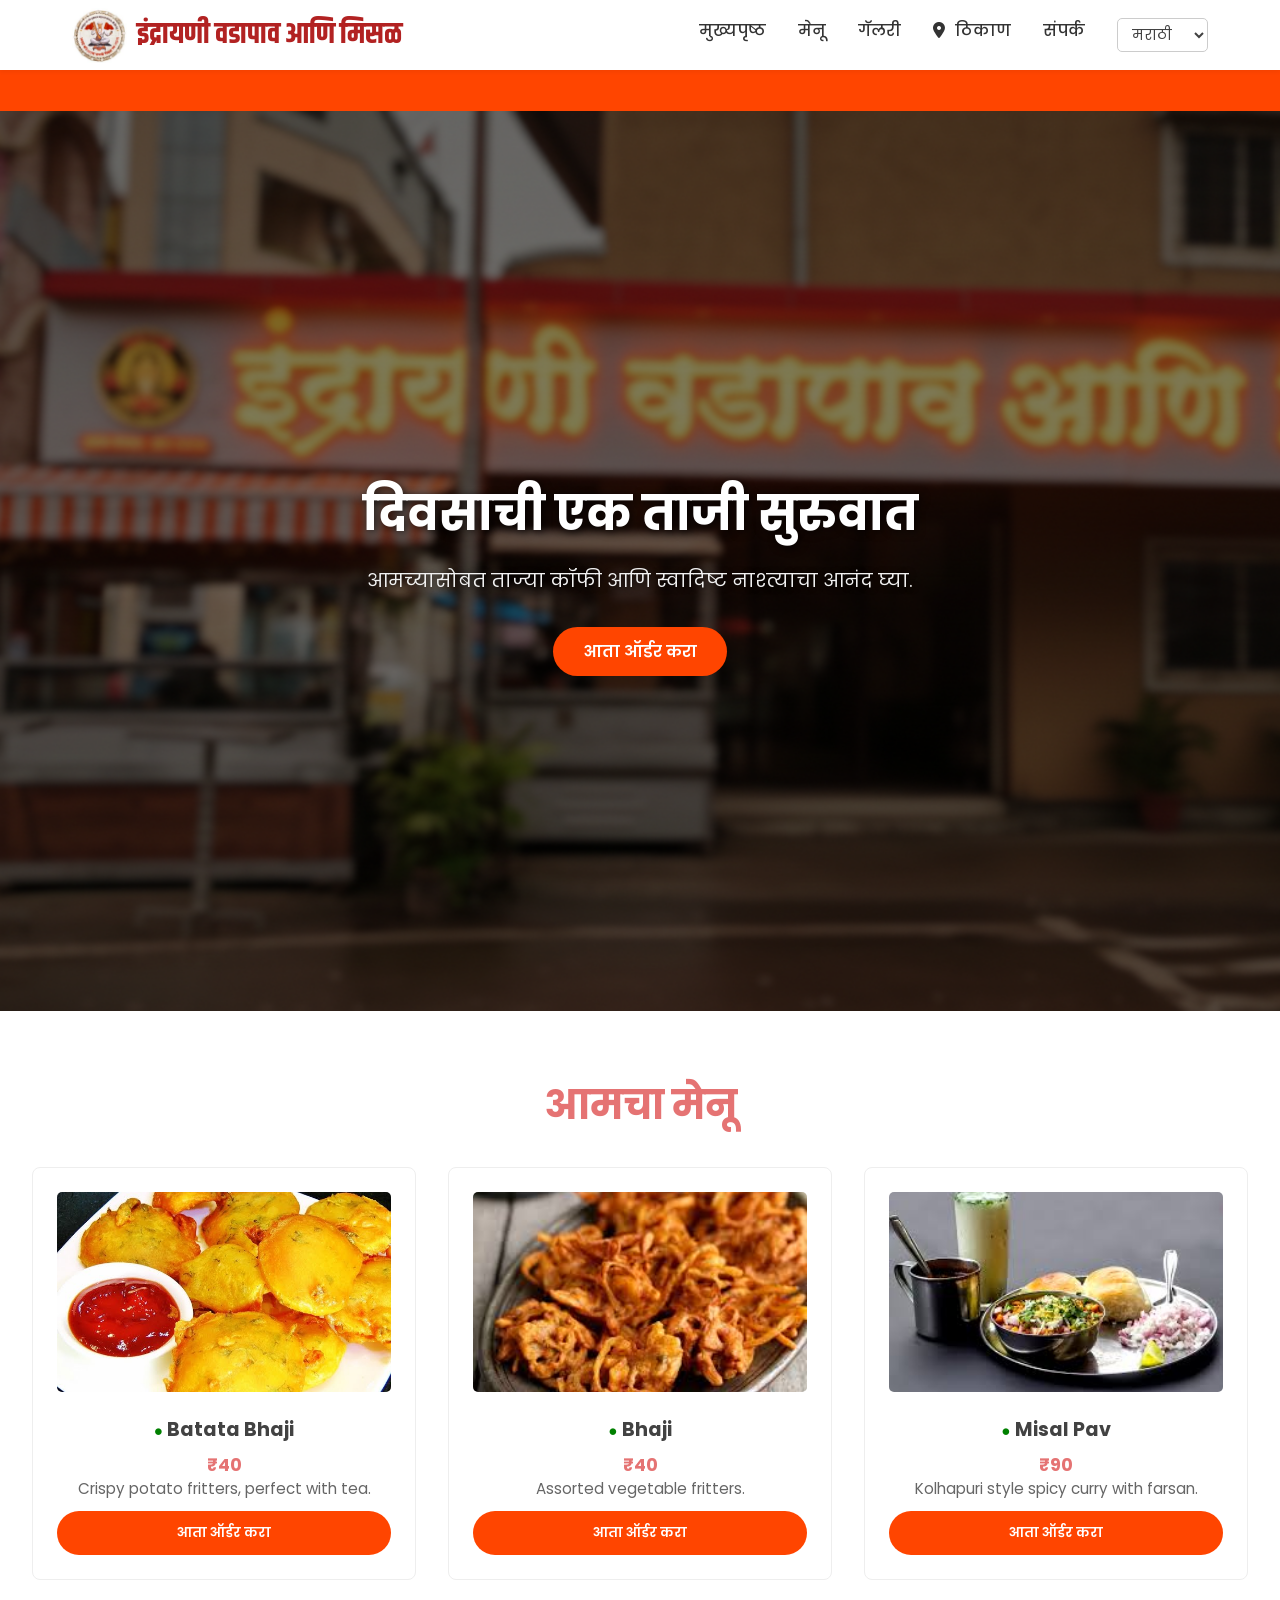
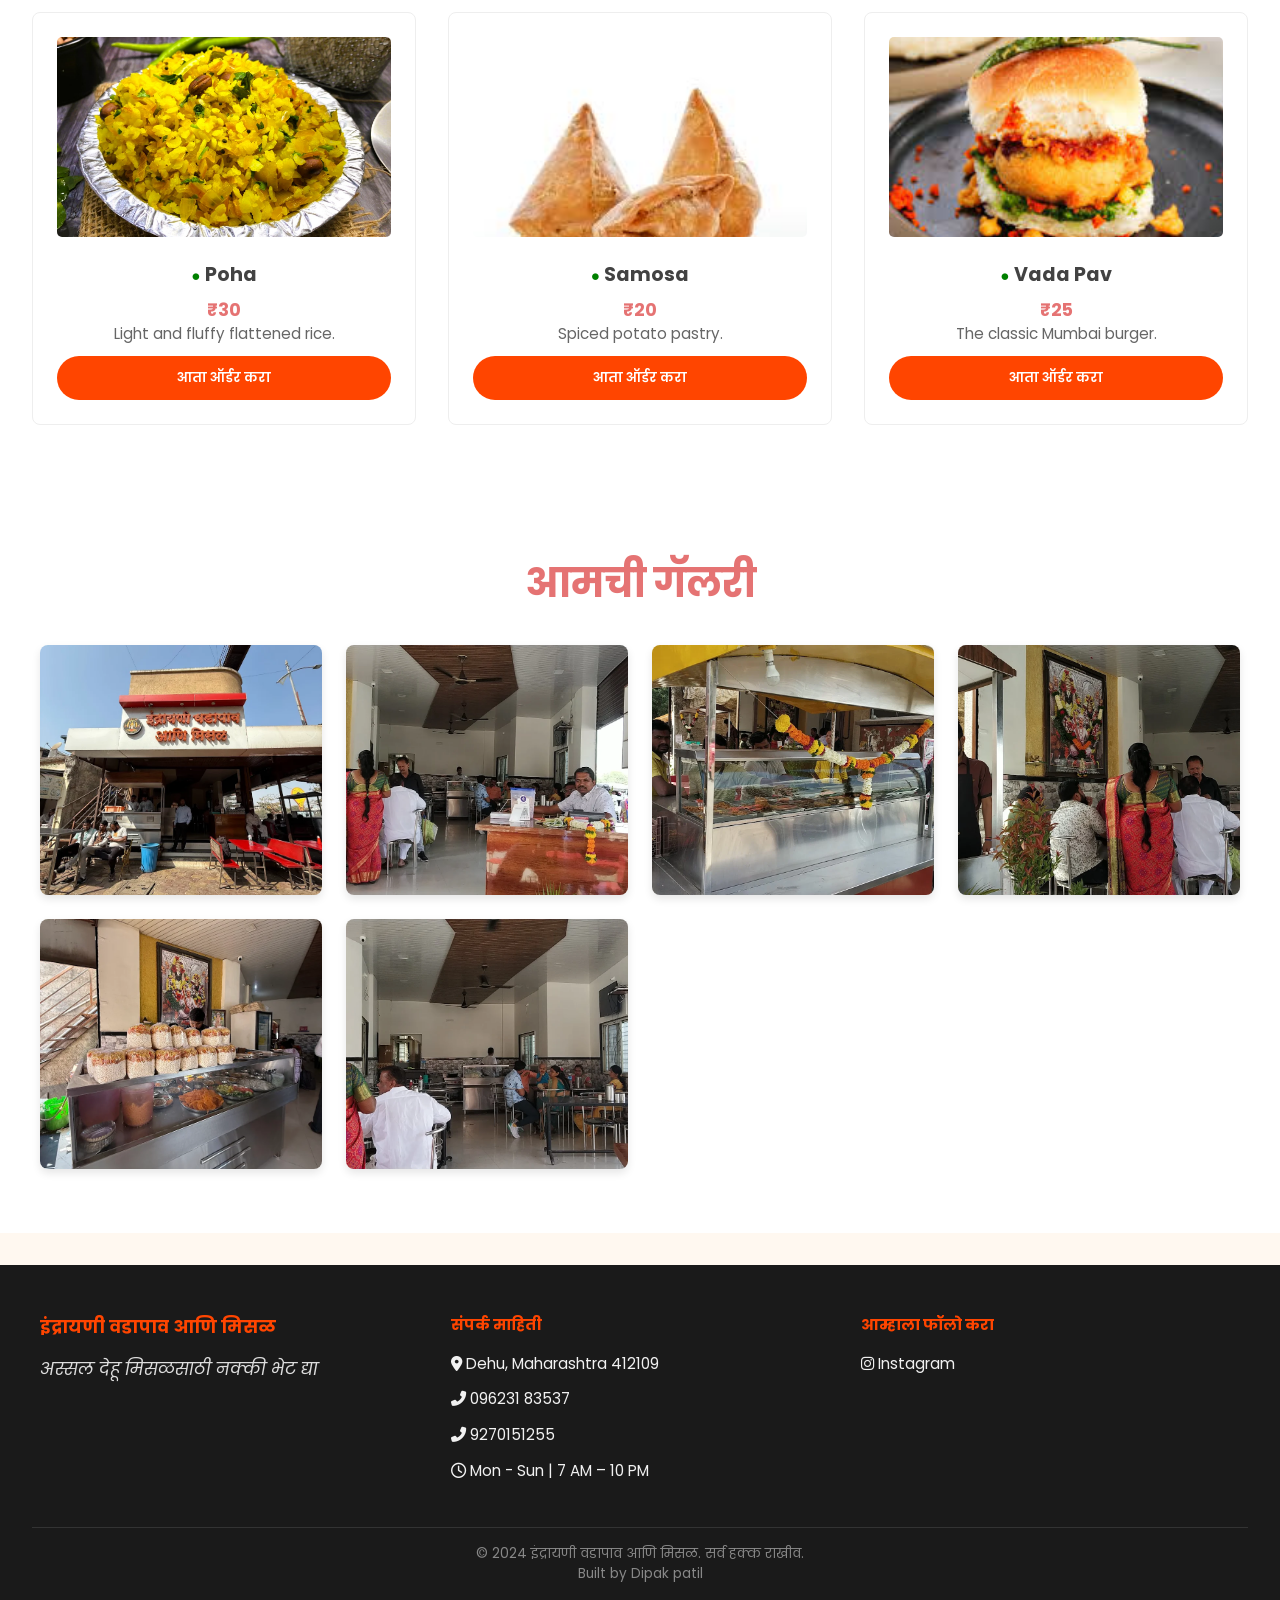
==== commit 347aaedf: "feat: Update contact info, hero link, and delivery options - Adds a new contact number to the footer" ====
--- a/html.html
+++ b/html.html
@@ -34,7 +34,7 @@
 
             <!-- Navigation Links -->
             <ul class="nav-links" id="nav-links">
-                <li><a href="#home"><span data-i18n="home">Home</span></a></li>
+                <li><a href="#hero"><span data-i18n="home">Home</span></a></li>
                 <li><a href="#menu"><span data-i18n="menu">Menu</span></a></li>
                 <li><a href="#gallery"><span data-i18n="gallery">Gallery</span></a></li>
                 <li><a href="https://maps.app.goo.gl/Uf37W1vmxum3vepm6" target="_blank"><i class="fas fa-map-marker-alt"></i> <span data-i18n="location">Location</span></a></li>
@@ -122,6 +122,7 @@
                 <h4 data-i18n="contactInfo">Contact Info</h4>
                 <p><i class="fas fa-map-marker-alt"></i> <a href="https://maps.app.goo.gl/Uf37W1vmxum3vepm6" target="_blank">Dehu, Maharashtra 412109</a></p>
                 <p><i class="fas fa-phone-alt"></i> <a href="tel:09623183537">096231 83537</a></p>
+                <p><i class="fas fa-phone-alt"></i> <a href="tel:9270151255">9270151255</a></p>
                 <p><i class="far fa-clock"></i> Mon - Sun | 7 AM – 10 PM</p>
             </div>
             <div class="footer-column">
@@ -131,6 +132,7 @@
         </div>
         <div class="copyright">
             <p data-i18n="rights">&copy; 2024 Indrayani Vadapav ani Misal. All Rights Reserved.</p>
+            <p>Built by Dipak patil</p>
         </div>
     </footer>
 
@@ -177,7 +179,7 @@
                 whatsappOrder: "Order on WhatsApp",
                 whatsapp_inquiry: "Hello, I would like to inquire about an order.",
                 restaurant_reply: "This is an auto-generated message. We will confirm your order shortly.",
-                outside_delivery_area: "Sorry, we only deliver within a 3km radius. Your location is too far.",
+                outside_delivery_area: "We deliver all over India.",
                 location_unavailable: "Could not get your location. Please enable location services in your browser/phone settings and try again.",
                 deliveryCharge: "Delivery Charge",
                 total: "Total"
@@ -209,7 +211,7 @@
                 whatsappOrder: "WhatsApp पर ऑर्डर करें",
                 whatsapp_inquiry: "नमस्ते, मैं एक ऑर्डर के बारे में पूछताछ करना चाहता हूं।",
                 restaurant_reply: "यह एक स्वचालित संदेश है। हम जल्द ही आपके ऑर्डर की पुष्टि करेंगे।",
-                outside_delivery_area: "माफ़ करें, हम केवल 3 किमी के दायरे में डिलीवरी करते हैं। आपका स्थान बहुत दूर है।",
+                outside_delivery_area: "हम पूरे भारत में डिलीवरी करते हैं।",
                 location_unavailable: "आपका स्थान प्राप्त नहीं हो सका। कृपया अपने ब्राउज़र/फ़ोन सेटिंग्स में स्थान सेवाएं सक्षम करें और पुनः प्रयास करें।",
                 deliveryCharge: "डिलीवरी चार्ज",
                 total: "कुल"
@@ -241,7 +243,7 @@
                 whatsappOrder: "WhatsApp वर ऑर्डर करा",
                 whatsapp_inquiry: "नमस्कार, मला ऑर्डरबद्दल चौकशी करायची आहे.",
                 restaurant_reply: "हा एक स्वयंचलित संदेश आहे. आम्ही लवकरच तुमच्या ऑर्डरची पुष्टी करू.",
-                outside_delivery_area: "क्षमस्व, आम्ही फक्त ३ किमीच्या त्रिज्येत डिलिव्हरी करतो. तुमचे स्थान खूप लांब आहे.",
+                outside_delivery_area: "आम्ही संपूर्ण भारतात डिलिव्हरी करतो.",
                 location_unavailable: "तुमचे स्थान मिळू शकले नाही. कृपया तुमच्या ब्राउझर/फोन सेटिंग्जमध्ये स्थान सेवा सक्षम करा आणि पुन्हा प्रयत्न करा.",
                 deliveryCharge: "डिलिव्हरी चार्ज",
                 total: "एकूण"
@@ -300,7 +302,7 @@
 
                         const distance = calculateDistance(userLat, userLon, restaurantLat, restaurantLon);
 
-                        if (distance <= 3) {
+                        if (true) {
                             proceedWithOrder(itemName, price, lang);
                         } else {
                             alert(translations[lang].outside_delivery_area);
